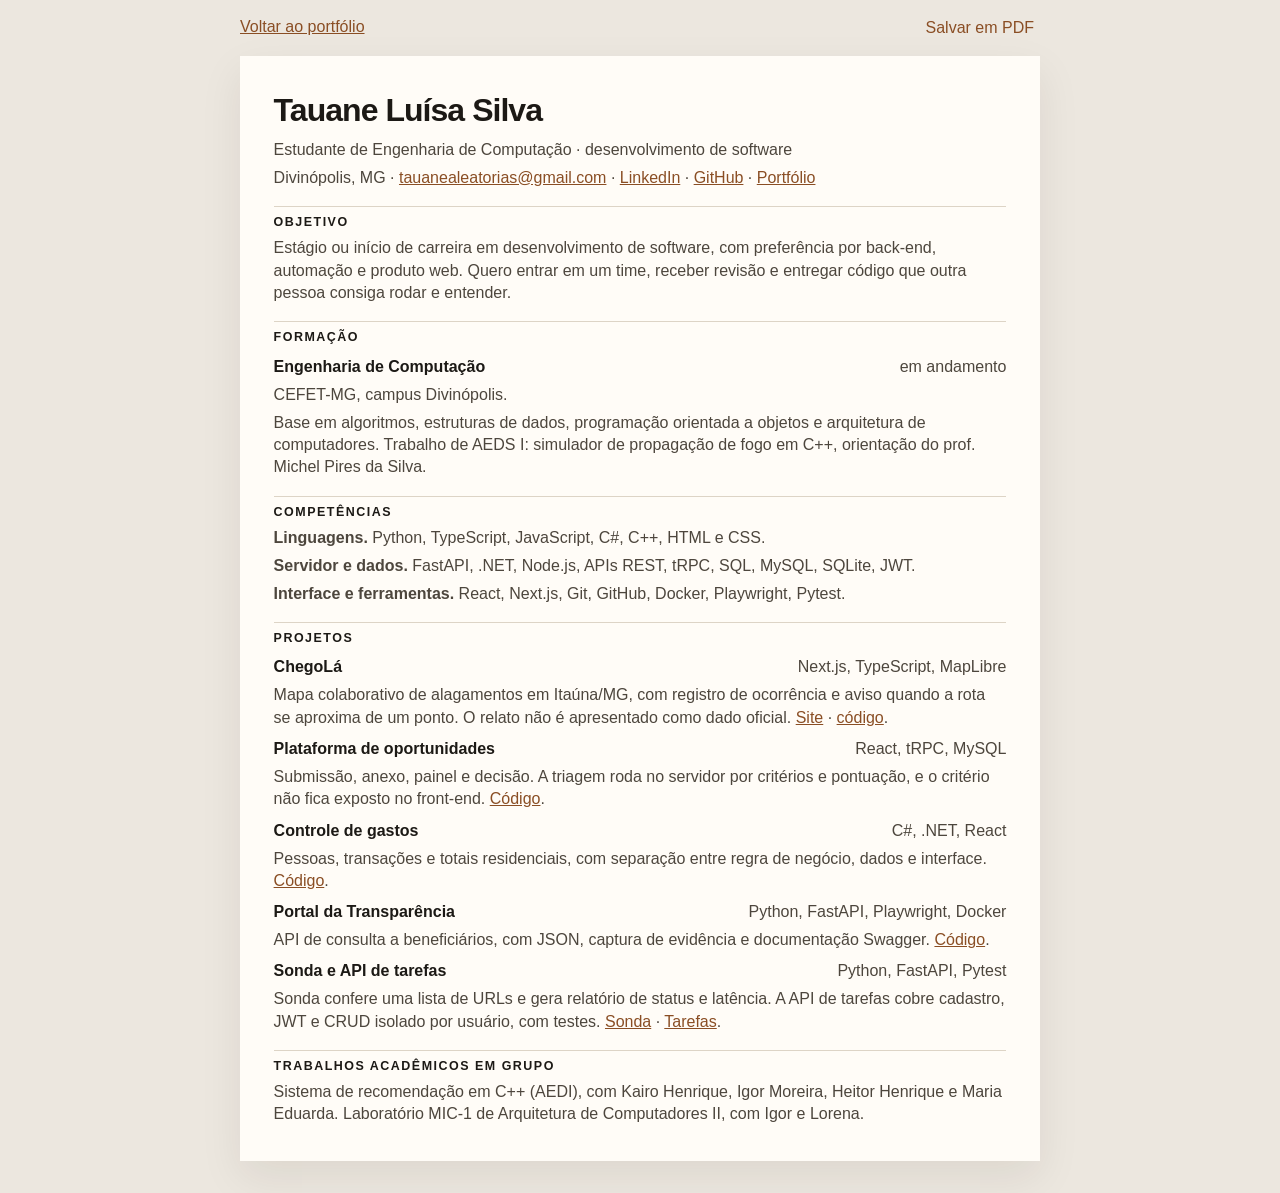
==== curriculo.html @ 96833fa2 "Reescreve o portfólio e o currículo para a busca de estágio. Co-authored-by: Cursor <cursoragent@cur" ====
<!DOCTYPE html>
<html lang="pt-BR">
  <head>
    <meta charset="utf-8" />
    <meta name="viewport" content="width=device-width, initial-scale=1" />
    <title>Currículo · Tauane Luísa Silva</title>
    <link rel="icon" href="favicon.svg" type="image/svg+xml" />
    <link rel="stylesheet" href="curriculo.css" />
  </head>
  <body>
    <p class="toolbar">
      <a href="index.html">Voltar ao portfólio</a>
      <button type="button" onclick="window.print()">Salvar em PDF</button>
    </p>
    <article class="sheet">
      <header>
        <h1>Tauane Luísa Silva</h1>
        <p class="role">Estudante de Engenharia de Computação · desenvolvimento de software</p>
        <p class="meta">
          Divinópolis, MG ·
          <a href="mailto:tauanealeatorias@gmail.com">tauanealeatorias@gmail.com</a> ·
          <a href="https://www.linkedin.com/in/tauane-silva-62ba85339/">LinkedIn</a> ·
          <a href="https://github.com/Tauanelsilva">GitHub</a> ·
          <a href="https://tauanelsilva.github.io">Portfólio</a>
        </p>
      </header>

      <section>
        <h2>Objetivo</h2>
        <p>
          Estágio ou início de carreira em desenvolvimento de software, com
          preferência por back-end, automação e produto web. Quero entrar em um
          time, receber revisão e entregar código que outra pessoa consiga
          rodar e entender.
        </p>
      </section>

      <section>
        <h2>Formação</h2>
        <p class="item-title">Engenharia de Computação <span>em andamento</span></p>
        <p>CEFET-MG, campus Divinópolis.</p>
        <p>
          Base em algoritmos, estruturas de dados, programação orientada a
          objetos e arquitetura de computadores. Trabalho de AEDS I: simulador
          de propagação de fogo em C++, orientação do prof. Michel Pires da Silva.
        </p>
      </section>

      <section>
        <h2>Competências</h2>
        <p><strong>Linguagens.</strong> Python, TypeScript, JavaScript, C#, C++, HTML e CSS.</p>
        <p><strong>Servidor e dados.</strong> FastAPI, .NET, Node.js, APIs REST, tRPC, SQL, MySQL, SQLite, JWT.</p>
        <p><strong>Interface e ferramentas.</strong> React, Next.js, Git, GitHub, Docker, Playwright, Pytest.</p>
      </section>

      <section>
        <h2>Projetos</h2>
        <p class="item-title">ChegoLá <span>Next.js, TypeScript, MapLibre</span></p>
        <p>
          Mapa colaborativo de alagamentos em Itaúna/MG, com registro de
          ocorrência e aviso quando a rota se aproxima de um ponto. O relato
          não é apresentado como dado oficial.
          <a href="https://chego-la.vercel.app">Site</a> ·
          <a href="https://github.com/Tauanelsilva/ChegoLa">código</a>.
        </p>
        <p class="item-title">Plataforma de oportunidades <span>React, tRPC, MySQL</span></p>
        <p>
          Submissão, anexo, painel e decisão. A triagem roda no servidor por
          critérios e pontuação, e o critério não fica exposto no front-end.
          <a href="https://github.com/Tauanelsilva/hzn-opportunity-platform">Código</a>.
        </p>
        <p class="item-title">Controle de gastos <span>C#, .NET, React</span></p>
        <p>
          Pessoas, transações e totais residenciais, com separação entre regra
          de negócio, dados e interface.
          <a href="https://github.com/Tauanelsilva/Desafio-tecnico-controle-de-gastos">Código</a>.
        </p>
        <p class="item-title">Portal da Transparência <span>Python, FastAPI, Playwright, Docker</span></p>
        <p>
          API de consulta a beneficiários, com JSON, captura de evidência e
          documentação Swagger.
          <a href="https://github.com/Tauanelsilva/desafio-01">Código</a>.
        </p>
        <p class="item-title">Sonda e API de tarefas <span>Python, FastAPI, Pytest</span></p>
        <p>
          Sonda confere uma lista de URLs e gera relatório de status e latência.
          A API de tarefas cobre cadastro, JWT e CRUD isolado por usuário, com testes.
          <a href="https://github.com/Tauanelsilva/sonda">Sonda</a> ·
          <a href="https://github.com/Tauanelsilva/task-manager-api">Tarefas</a>.
        </p>
      </section>

      <section>
        <h2>Trabalhos acadêmicos em grupo</h2>
        <p>
          Sistema de recomendação em C++ (AEDI), com Kairo Henrique, Igor Moreira,
          Heitor Henrique e Maria Eduarda. Laboratório MIC-1 de Arquitetura de
          Computadores II, com Igor e Lorena.
        </p>
      </section>
    </article>
  </body>
</html>
---- curriculo.css ----
:root {
  --ink: #1c1915;
  --muted: #4d463d;
  --line: #ddd4c6;
  --paper: #fffcf7;
  --copper: #8a4e24;
}

* { box-sizing: border-box; }

body {
  margin: 0;
  background: #ece7df;
  color: var(--ink);
  font-family: "Segoe UI", Calibri, sans-serif;
  line-height: 1.4;
}

.toolbar {
  display: flex;
  justify-content: space-between;
  width: min(800px, calc(100% - 2rem));
  margin: 1rem auto;
}

button, .toolbar a {
  font: inherit;
  color: var(--copper);
  background: transparent;
  border: 0;
  cursor: pointer;
}

.sheet {
  width: min(800px, calc(100% - 2rem));
  margin: 0 auto 2rem;
  padding: 2rem 2.1rem 2.2rem;
  background: var(--paper);
  box-shadow: 0 16px 40px rgba(40, 30, 16, 0.08);
}

h1 { margin: 0; font-size: 2rem; letter-spacing: -0.03em; }

.role { margin: 0.25rem 0 0; }

.meta, .sheet p { margin: 0.35rem 0 0; color: var(--muted); }

.meta a, .sheet a { color: var(--copper); }

h2 {
  margin: 1.05rem 0 0.35rem;
  padding-top: 0.45rem;
  border-top: 1px solid var(--line);
  font-size: 0.78rem;
  letter-spacing: 0.12em;
  text-transform: uppercase;
}

.item-title {
  display: flex;
  justify-content: space-between;
  gap: 1rem;
  margin-top: 0.55rem !important;
  color: var(--ink) !important;
  font-weight: 650;
}

.item-title span { color: var(--muted); font-weight: 450; }

@page { size: A4; margin: 12mm; }

@media print {
  body { background: white; }
  .toolbar { display: none; }
  .sheet { width: auto; margin: 0; padding: 0; box-shadow: none; }
  a { color: inherit; text-decoration: none; }
}
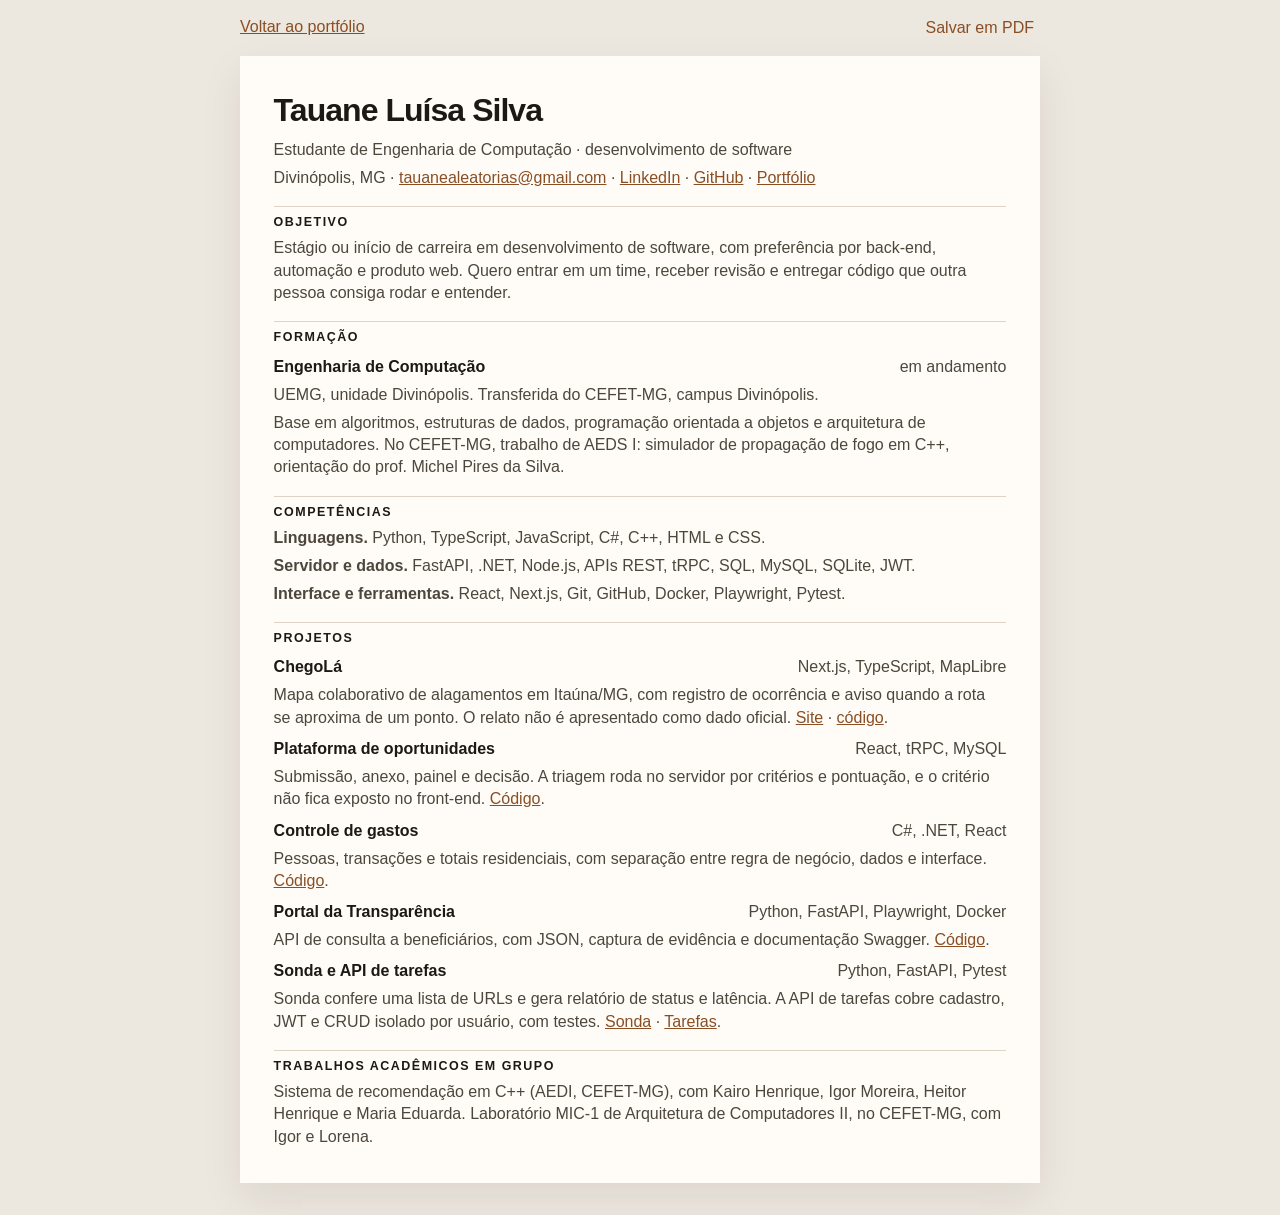
==== commit 79d5d158: "Atualiza a formação para UEMG, unidade Divinópolis. Co-authored-by: Cursor <cursoragent@cursor.com>" ====
--- a/curriculo.html
+++ b/curriculo.html
@@ -38,11 +38,11 @@
       <section>
         <h2>Formação</h2>
         <p class="item-title">Engenharia de Computação <span>em andamento</span></p>
-        <p>CEFET-MG, campus Divinópolis.</p>
+        <p>UEMG, unidade Divinópolis. Transferida do CEFET-MG, campus Divinópolis.</p>
         <p>
           Base em algoritmos, estruturas de dados, programação orientada a
-          objetos e arquitetura de computadores. Trabalho de AEDS I: simulador
-          de propagação de fogo em C++, orientação do prof. Michel Pires da Silva.
+          objetos e arquitetura de computadores. No CEFET-MG, trabalho de AEDS I:
+          simulador de propagação de fogo em C++, orientação do prof. Michel Pires da Silva.
         </p>
       </section>
 
@@ -93,9 +93,9 @@
       <section>
         <h2>Trabalhos acadêmicos em grupo</h2>
         <p>
-          Sistema de recomendação em C++ (AEDI), com Kairo Henrique, Igor Moreira,
+          Sistema de recomendação em C++ (AEDI, CEFET-MG), com Kairo Henrique, Igor Moreira,
           Heitor Henrique e Maria Eduarda. Laboratório MIC-1 de Arquitetura de
-          Computadores II, com Igor e Lorena.
+          Computadores II, no CEFET-MG, com Igor e Lorena.
         </p>
       </section>
     </article>
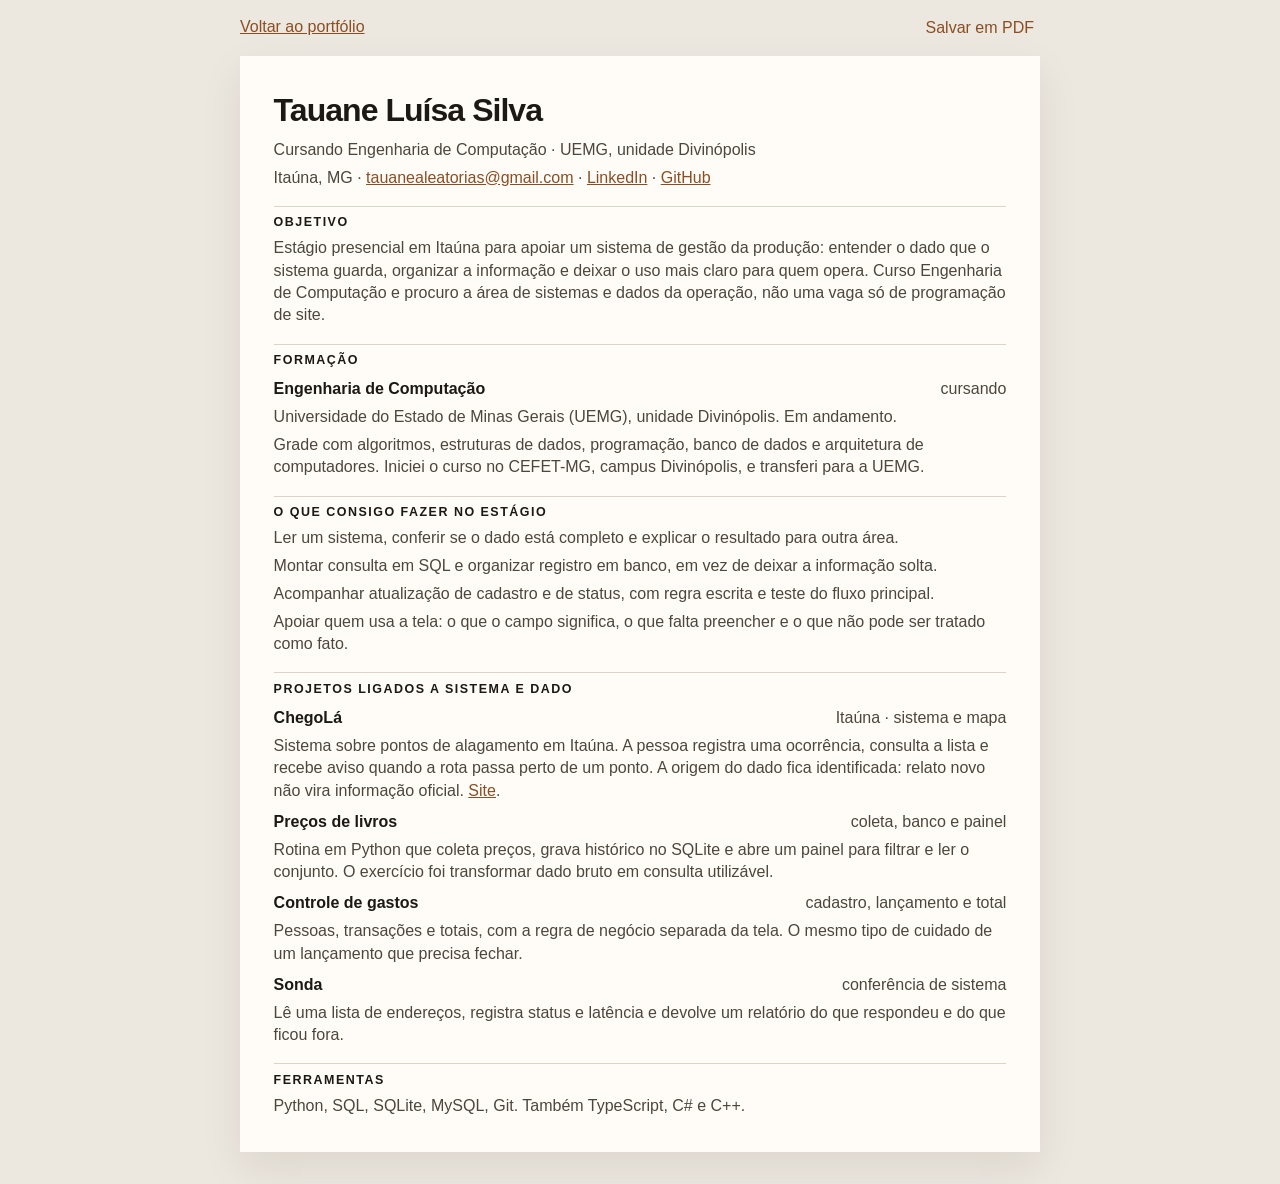
==== commit 6362c6ed: "Reescreve o currículo para estágio em sistema e dados de produção. Co-authored-by: Cursor <cursorage" ====
--- a/curriculo.html
+++ b/curriculo.html
@@ -3,7 +3,7 @@
   <head>
     <meta charset="utf-8" />
     <meta name="viewport" content="width=device-width, initial-scale=1" />
-    <title>Currículo · Tauane Luísa Silva</title>
+    <title>Currículo · Tauane Luísa Silva · Estágio</title>
     <link rel="icon" href="favicon.svg" type="image/svg+xml" />
     <link rel="stylesheet" href="curriculo.css" />
   </head>
@@ -15,88 +15,76 @@
     <article class="sheet">
       <header>
         <h1>Tauane Luísa Silva</h1>
-        <p class="role">Estudante de Engenharia de Computação · desenvolvimento de software</p>
+        <p class="role">Cursando Engenharia de Computação · UEMG, unidade Divinópolis</p>
         <p class="meta">
-          Divinópolis, MG ·
+          Itaúna, MG ·
           <a href="mailto:tauanealeatorias@gmail.com">tauanealeatorias@gmail.com</a> ·
           <a href="https://www.linkedin.com/in/tauane-silva-62ba85339/">LinkedIn</a> ·
-          <a href="https://github.com/Tauanelsilva">GitHub</a> ·
-          <a href="https://tauanelsilva.github.io">Portfólio</a>
+          <a href="https://github.com/Tauanelsilva">GitHub</a>
         </p>
       </header>
 
       <section>
         <h2>Objetivo</h2>
         <p>
-          Estágio ou início de carreira em desenvolvimento de software, com
-          preferência por back-end, automação e produto web. Quero entrar em um
-          time, receber revisão e entregar código que outra pessoa consiga
-          rodar e entender.
+          Estágio presencial em Itaúna para apoiar um sistema de gestão da
+          produção: entender o dado que o sistema guarda, organizar a
+          informação e deixar o uso mais claro para quem opera. Curso
+          Engenharia de Computação e procuro a área de sistemas e dados da
+          operação, não uma vaga só de programação de site.
         </p>
       </section>
 
       <section>
         <h2>Formação</h2>
-        <p class="item-title">Engenharia de Computação <span>em andamento</span></p>
-        <p>UEMG, unidade Divinópolis. Transferida do CEFET-MG, campus Divinópolis.</p>
+        <p class="item-title">Engenharia de Computação <span>cursando</span></p>
+        <p>Universidade do Estado de Minas Gerais (UEMG), unidade Divinópolis. Em andamento.</p>
         <p>
-          Base em algoritmos, estruturas de dados, programação orientada a
-          objetos e arquitetura de computadores. No CEFET-MG, trabalho de AEDS I:
-          simulador de propagação de fogo em C++, orientação do prof. Michel Pires da Silva.
+          Grade com algoritmos, estruturas de dados, programação, banco de
+          dados e arquitetura de computadores. Iniciei o curso no CEFET-MG,
+          campus Divinópolis, e transferi para a UEMG.
         </p>
       </section>
 
       <section>
-        <h2>Competências</h2>
-        <p><strong>Linguagens.</strong> Python, TypeScript, JavaScript, C#, C++, HTML e CSS.</p>
-        <p><strong>Servidor e dados.</strong> FastAPI, .NET, Node.js, APIs REST, tRPC, SQL, MySQL, SQLite, JWT.</p>
-        <p><strong>Interface e ferramentas.</strong> React, Next.js, Git, GitHub, Docker, Playwright, Pytest.</p>
+        <h2>O que consigo fazer no estágio</h2>
+        <p>Ler um sistema, conferir se o dado está completo e explicar o resultado para outra área.</p>
+        <p>Montar consulta em SQL e organizar registro em banco, em vez de deixar a informação solta.</p>
+        <p>Acompanhar atualização de cadastro e de status, com regra escrita e teste do fluxo principal.</p>
+        <p>Apoiar quem usa a tela: o que o campo significa, o que falta preencher e o que não pode ser tratado como fato.</p>
       </section>
 
       <section>
-        <h2>Projetos</h2>
-        <p class="item-title">ChegoLá <span>Next.js, TypeScript, MapLibre</span></p>
+        <h2>Projetos ligados a sistema e dado</h2>
+        <p class="item-title">ChegoLá <span>Itaúna · sistema e mapa</span></p>
         <p>
-          Mapa colaborativo de alagamentos em Itaúna/MG, com registro de
-          ocorrência e aviso quando a rota se aproxima de um ponto. O relato
-          não é apresentado como dado oficial.
-          <a href="https://chego-la.vercel.app">Site</a> ·
-          <a href="https://github.com/Tauanelsilva/ChegoLa">código</a>.
+          Sistema sobre pontos de alagamento em Itaúna. A pessoa registra uma
+          ocorrência, consulta a lista e recebe aviso quando a rota passa perto
+          de um ponto. A origem do dado fica identificada: relato novo não vira
+          informação oficial.
+          <a href="https://chego-la.vercel.app">Site</a>.
         </p>
-        <p class="item-title">Plataforma de oportunidades <span>React, tRPC, MySQL</span></p>
+        <p class="item-title">Preços de livros <span>coleta, banco e painel</span></p>
         <p>
-          Submissão, anexo, painel e decisão. A triagem roda no servidor por
-          critérios e pontuação, e o critério não fica exposto no front-end.
-          <a href="https://github.com/Tauanelsilva/hzn-opportunity-platform">Código</a>.
+          Rotina em Python que coleta preços, grava histórico no SQLite e abre
+          um painel para filtrar e ler o conjunto. O exercício foi transformar
+          dado bruto em consulta utilizável.
         </p>
-        <p class="item-title">Controle de gastos <span>C#, .NET, React</span></p>
+        <p class="item-title">Controle de gastos <span>cadastro, lançamento e total</span></p>
         <p>
-          Pessoas, transações e totais residenciais, com separação entre regra
-          de negócio, dados e interface.
-          <a href="https://github.com/Tauanelsilva/Desafio-tecnico-controle-de-gastos">Código</a>.
+          Pessoas, transações e totais, com a regra de negócio separada da
+          tela. O mesmo tipo de cuidado de um lançamento que precisa fechar.
         </p>
-        <p class="item-title">Portal da Transparência <span>Python, FastAPI, Playwright, Docker</span></p>
+        <p class="item-title">Sonda <span>conferência de sistema</span></p>
         <p>
-          API de consulta a beneficiários, com JSON, captura de evidência e
-          documentação Swagger.
-          <a href="https://github.com/Tauanelsilva/desafio-01">Código</a>.
-        </p>
-        <p class="item-title">Sonda e API de tarefas <span>Python, FastAPI, Pytest</span></p>
-        <p>
-          Sonda confere uma lista de URLs e gera relatório de status e latência.
-          A API de tarefas cobre cadastro, JWT e CRUD isolado por usuário, com testes.
-          <a href="https://github.com/Tauanelsilva/sonda">Sonda</a> ·
-          <a href="https://github.com/Tauanelsilva/task-manager-api">Tarefas</a>.
+          Lê uma lista de endereços, registra status e latência e devolve um
+          relatório do que respondeu e do que ficou fora.
         </p>
       </section>
 
       <section>
-        <h2>Trabalhos acadêmicos em grupo</h2>
-        <p>
-          Sistema de recomendação em C++ (AEDI, CEFET-MG), com Kairo Henrique, Igor Moreira,
-          Heitor Henrique e Maria Eduarda. Laboratório MIC-1 de Arquitetura de
-          Computadores II, no CEFET-MG, com Igor e Lorena.
-        </p>
+        <h2>Ferramentas</h2>
+        <p>Python, SQL, SQLite, MySQL, Git. Também TypeScript, C# e C++.</p>
       </section>
     </article>
   </body>
